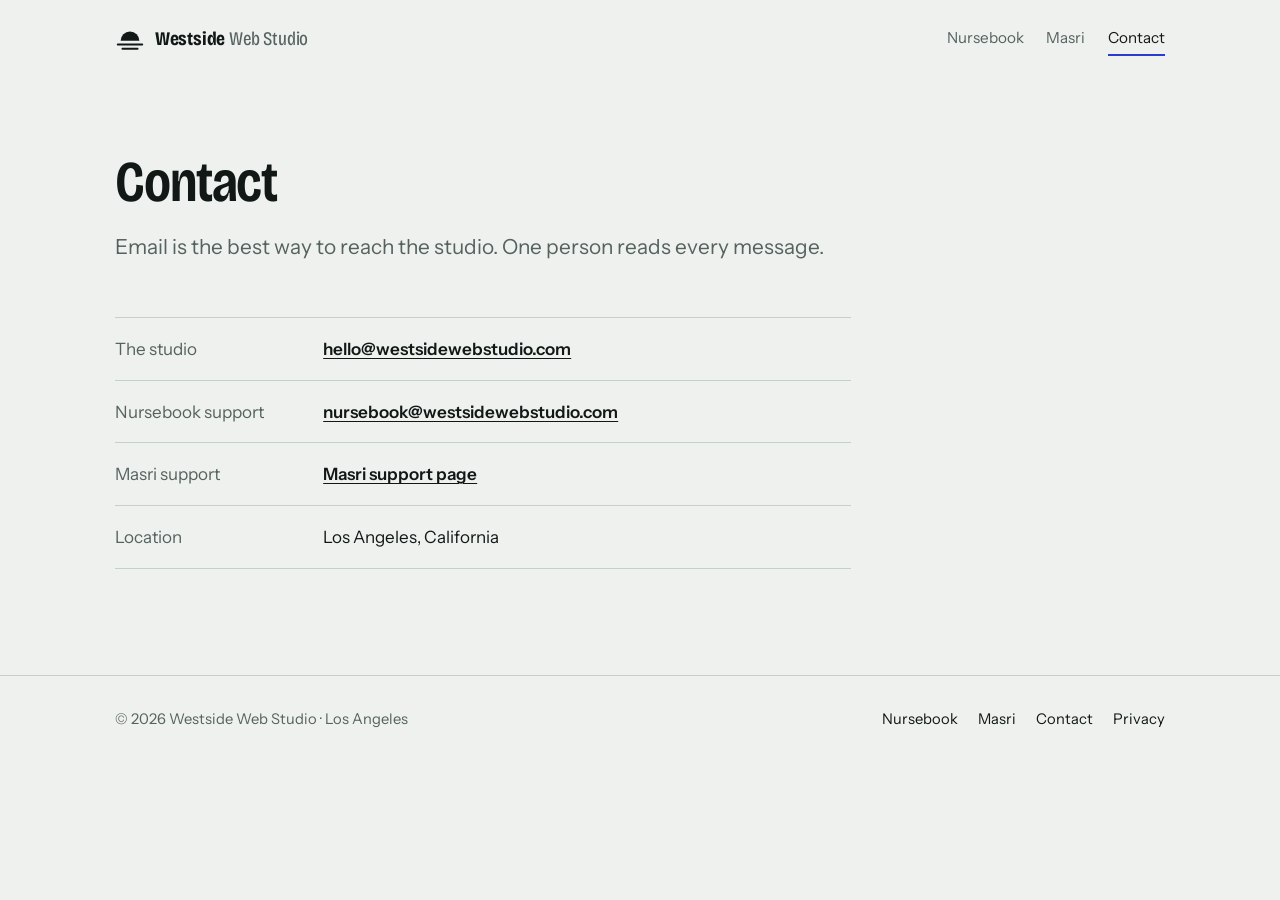
==== contact/index.html @ 8f6cc034 "Westside Web Studio site: home, Nursebook, Masri, contact, privacy Static site for GitHub Pages. Sel" ====
<!doctype html>
<html lang="en">
<head>
<meta charset="utf-8">
<meta name="viewport" content="width=device-width, initial-scale=1, viewport-fit=cover">
<title>Contact · Westside Web Studio</title>
<meta name="description" content="How to reach Westside Web Studio.">
<meta name="theme-color" content="#eef1ee" media="(prefers-color-scheme: light)">
<meta name="theme-color" content="#0c1110" media="(prefers-color-scheme: dark)">
<link rel="icon" href="../assets/favicon.svg" type="image/svg+xml">
<link rel="stylesheet" href="../assets/site.css">
</head>
<body>
<a class="skip" href="#main">Skip to content</a>

<header class="site-header">
  <div class="wrap">
    <a class="wordmark" href="../" aria-label="Westside Web Studio, home">
      <svg viewBox="0 0 32 32" aria-hidden="true"><path d="M6 19a10 10 0 0 1 20 0z" fill="currentColor"/><path d="M3 23h26M8 27.5h16" stroke="currentColor" stroke-width="2.2" stroke-linecap="round"/></svg>
      <span class="wordmark-text"><b>Westside</b> <span>Web Studio</span></span>
    </a>
    <nav class="site-nav" aria-label="Main">
      <a href="../nursebook/">Nursebook</a>
      <a href="../masri/">Masri</a>
      <a href="./" aria-current="page">Contact</a>
    </nav>
  </div>
</header>

<main id="main">
  <section class="page-head">
    <div class="wrap">
      <h1>Contact</h1>
      <p>Email is the best way to reach the studio. One person reads every message.</p>
    </div>
  </section>
  <div class="prose">
    <div class="wrap">
      <dl class="contact-list">
        <div><dt>The studio</dt><dd><a href="mailto:hello@westsidewebstudio.com">hello@westsidewebstudio.com</a></dd></div>
        <div><dt>Nursebook support</dt><dd><a href="mailto:nursebook@westsidewebstudio.com">nursebook@westsidewebstudio.com</a></dd></div>
        <div><dt>Masri support</dt><dd><a href="https://claymasri-production.up.railway.app/support">Masri support page</a></dd></div>
        <div><dt>Location</dt><dd>Los Angeles, California</dd></div>
      </dl>
    </div>
  </div>
</main>

<footer class="site-footer">
  <div class="wrap">
    <span>© 2026 Westside Web Studio · Los Angeles</span>
    <nav aria-label="Footer">
      <a href="../nursebook/">Nursebook</a>
      <a href="../masri/">Masri</a>
      <a href="./">Contact</a>
      <a href="../privacy/">Privacy</a>
    </nav>
  </div>
</footer>
</body>
</html>
---- assets/site.css ----
/* Westside Web Studio
   Layout: a quiet studio frame (wordmark, statement, notes) around full-width
   app plates that each carry their own app's colors and a spec sheet. */

@font-face {
  font-family: "Bricolage Grotesque";
  src: url("fonts/bricolage-grotesque.woff2") format("woff2");
  font-weight: 200 800;
  font-stretch: 75% 100%;
  font-display: swap;
}
@font-face {
  font-family: "Instrument Sans";
  src: url("fonts/instrument-sans.woff2") format("woff2");
  font-weight: 400 700;
  font-stretch: 75% 100%;
  font-display: swap;
}
@font-face {
  font-family: "Instrument Sans";
  src: url("fonts/instrument-sans-italic.woff2") format("woff2");
  font-weight: 400 700;
  font-style: italic;
  font-display: swap;
}
@font-face {
  font-family: "IBM Plex Mono";
  src: url("fonts/ibm-plex-mono-400.woff2") format("woff2");
  font-weight: 400;
  font-display: swap;
}
@font-face {
  font-family: "IBM Plex Mono";
  src: url("fonts/ibm-plex-mono-500.woff2") format("woff2");
  font-weight: 500;
  font-display: swap;
}

:root {
  /* Studio: marine-layer paper, ink, one dusk-blue accent */
  --paper: #eef1ee;
  --paper-2: #e2e8e4;
  --ink: #111816;
  --muted: #55625e;
  --rule: #c6d0cb;
  --accent: #2b3dcc;

  /* Nursebook plate */
  --nb-bg: #ffffff;
  --nb-fg: #0a3439;
  --nb-muted: #4b6a6d;
  --nb-accent: #0e6f78;
  --nb-rule: #d5e4e5;

  /* Masri plate (one look in both themes, from the app icon) */
  --ms-bg: #10424d;
  --ms-fg: #f6ecd8;
  --ms-muted: #b9c7c2;
  --ms-accent: #ddb572;
  --ms-rule: #2b5f69;

  --display: "Bricolage Grotesque", "Avenir Next Condensed", "Arial Narrow", system-ui, sans-serif;
  --body: "Instrument Sans", "Avenir Next", "Segoe UI", system-ui, sans-serif;
  --mono: "IBM Plex Mono", ui-monospace, "SF Mono", Consolas, monospace;
  --arabic: "SF Arabic", "Geeza Pro", "Noto Naskh Arabic", "Segoe UI", "Arial", sans-serif;

  --step--1: 0.875rem;
  --step-0: 1.0625rem;
  --step-1: 1.3rem;
  --step-2: clamp(1.6rem, 1.2rem + 1.6vw, 2.2rem);
  --step-3: clamp(2.2rem, 1.4rem + 3.4vw, 3.6rem);
  --step-4: clamp(2.9rem, 1.4rem + 6.4vw, 6.4rem);

  --wrap: 72rem;
  --gutter-l: max(16px, env(safe-area-inset-left, 0px), 4vw);
  --gutter-r: max(16px, env(safe-area-inset-right, 0px), 4vw);
  color-scheme: light;
}

@media (prefers-color-scheme: dark) {
  :root {
    --paper: #0c1110;
    --paper-2: #141b19;
    --ink: #e5ebe8;
    --muted: #93a19c;
    --rule: #26312e;
    --accent: #95a2ff;

    --nb-bg: #0a2326;
    --nb-fg: #e2f0f0;
    --nb-muted: #9dbbbd;
    --nb-accent: #5fc4cc;
    --nb-rule: #1c3d41;
    color-scheme: dark;
  }
}

*, *::before, *::after { box-sizing: border-box; }

html { -webkit-text-size-adjust: 100%; }

body {
  margin: 0;
  background: var(--paper);
  color: var(--ink);
  font-family: var(--body);
  font-size: var(--step-0);
  line-height: 1.55;
  -webkit-font-smoothing: antialiased;
  text-rendering: optimizeLegibility;
}

img { max-width: 100%; height: auto; display: block; }

a { color: inherit; text-underline-offset: 0.2em; text-decoration-thickness: 1px; }
a:hover { text-decoration-thickness: 2px; }
:focus-visible { outline: 2px solid var(--accent); outline-offset: 3px; border-radius: 2px; }

.skip {
  position: absolute; left: -9999px; top: 0;
  background: var(--ink); color: var(--paper); padding: 0.6rem 1rem; z-index: 20;
}
.skip:focus { left: var(--gutter-l); top: 0.5rem; }

.wrap {
  max-width: var(--wrap);
  margin-inline: auto;
  padding-left: var(--gutter-l);
  padding-right: var(--gutter-r);
}

h1, h2, h3 {
  font-family: var(--display);
  font-weight: 600;
  font-stretch: 84%;
  letter-spacing: -0.02em;
  line-height: 1.02;
  text-wrap: balance;
  margin: 0;
}

p { margin: 0; max-width: 62ch; }

.label {
  font-family: var(--mono);
  font-size: 0.75rem;
  font-weight: 500;
  letter-spacing: 0.08em;
  text-transform: uppercase;
}

/* ---------- Header ---------- */

.site-header { padding-block: 1.25rem; }
.site-header .wrap {
  display: flex; align-items: center; justify-content: space-between;
  gap: 1rem; flex-wrap: wrap;
}

.wordmark {
  display: inline-flex; align-items: center; gap: 0.6rem;
  text-decoration: none; color: var(--ink);
}
.wordmark svg { width: 30px; height: 30px; flex: none; }
.wordmark-text {
  font-family: var(--display);
  font-stretch: 80%;
  font-size: 1.2rem;
  letter-spacing: -0.01em;
  line-height: 1;
}
.wordmark-text b { font-weight: 700; }
.wordmark-text span { font-weight: 400; color: var(--muted); }

.site-nav { display: flex; gap: 1.4rem; flex-wrap: wrap; }
.site-nav a {
  text-decoration: none; font-size: 0.95rem; color: var(--muted);
  padding-block: 0.4rem;
}
.site-nav a:hover, .site-nav a[aria-current="page"] { color: var(--ink); }
.site-nav a[aria-current="page"] { box-shadow: inset 0 -2px 0 var(--accent); }

/* ---------- Home hero ---------- */

.hero { padding-block: clamp(3rem, 8vw, 7rem) clamp(2.5rem, 6vw, 5rem); }
.hero h1 {
  font-size: var(--step-4);
  font-stretch: 78%;
  font-weight: 600;
  line-height: 0.94;
  letter-spacing: -0.035em;
  max-width: 13ch;
}
.hero h1 em {
  font-style: normal;
  font-weight: 300;
  color: var(--muted);
}
.hero-foot {
  margin-top: clamp(2rem, 4vw, 3rem);
  display: grid;
  grid-template-columns: minmax(0, 1fr) auto;
  gap: 2rem;
  align-items: end;
  border-top: 1px solid var(--rule);
  padding-top: 1.25rem;
}
.hero-foot p { font-size: var(--step-1); line-height: 1.45; color: var(--ink); max-width: 46ch; }
.hero-meta {
  display: grid; gap: 0.35rem; text-align: right; color: var(--muted);
}

/* ---------- App plates ---------- */

.apps-head {
  display: flex; justify-content: space-between; align-items: baseline;
  gap: 1rem; padding-block: 0 1rem; color: var(--muted);
}

.plate { padding-block: clamp(2.5rem, 6vw, 5rem); }
.plate .wrap {
  display: grid;
  grid-template-columns: minmax(0, 1.05fr) minmax(0, 1fr);
  gap: clamp(2rem, 5vw, 4.5rem);
  align-items: center;
}

.plate-id { display: flex; align-items: center; gap: 1rem; margin-bottom: 1.5rem; }
.plate-id img {
  width: 72px; height: 72px; border-radius: 16px;
  box-shadow: 0 1px 0 rgba(0,0,0,0.06), 0 8px 24px -10px rgba(0,0,0,0.35);
}
.plate-id .label { opacity: 0.85; }
.plate h2 { font-size: var(--step-3); margin-bottom: 1rem; }
.plate .lede { font-size: var(--step-1); line-height: 1.45; margin-bottom: 1.75rem; }

.spec { margin: 0 0 1.75rem; display: grid; border-top: 1px solid; }
.spec div {
  display: grid; grid-template-columns: 9.5rem minmax(0, 1fr); gap: 1rem;
  padding-block: 0.7rem; border-bottom: 1px solid;
}
.spec dt { font-family: var(--mono); font-size: 0.75rem; letter-spacing: 0.06em; text-transform: uppercase; padding-top: 0.2rem; }
.spec dd { margin: 0; font-size: 0.98rem; }

.actions { display: flex; flex-wrap: wrap; gap: 0.75rem 1.5rem; align-items: center; }
.btn {
  display: inline-flex; align-items: center; gap: 0.5rem;
  font-weight: 600; text-decoration: none;
  padding: 0.8rem 1.2rem; border-radius: 999px;
  font-size: 0.98rem; line-height: 1;
}
.btn svg { width: 14px; height: 14px; }
.textlink { font-weight: 600; font-size: 0.98rem; }

/* Nursebook plate */
.plate-nb { background: var(--nb-bg); color: var(--nb-fg); }
.plate-nb .label, .plate-nb .spec dt { color: var(--nb-muted); }
.plate-nb .spec, .plate-nb .spec div { border-color: var(--nb-rule); }
.plate-nb .btn { background: var(--nb-accent); color: var(--nb-bg); }
.plate-nb .btn:focus-visible, .plate-nb a:focus-visible { outline-color: var(--nb-accent); }

.nb-art {
  display: grid; gap: 1.25rem;
  border-left: 1px solid var(--nb-rule);
  padding-left: clamp(1.25rem, 3vw, 2.5rem);
}
.nb-count {
  font-family: var(--display);
  font-stretch: 75%;
  font-weight: 700;
  font-size: clamp(6rem, 3rem + 13vw, 13rem);
  line-height: 0.8;
  letter-spacing: -0.05em;
  color: var(--nb-accent);
  font-variant-numeric: tabular-nums;
}
.nb-art p { color: var(--nb-muted); max-width: 30ch; }
.nb-subjects {
  list-style: none; margin: 0; padding: 0;
  display: flex; flex-wrap: wrap; gap: 0.4rem;
}
.nb-subjects li {
  font-family: var(--mono); font-size: 0.75rem;
  border: 1px solid var(--nb-rule); border-radius: 4px;
  padding: 0.25rem 0.5rem; color: var(--nb-fg);
}

/* Masri plate */
.plate-ms { background: var(--ms-bg); color: var(--ms-fg); color-scheme: dark; }
.plate-ms .label, .plate-ms .spec dt { color: var(--ms-muted); }
.plate-ms .spec, .plate-ms .spec div { border-color: var(--ms-rule); }
.plate-ms .btn { background: var(--ms-accent); color: var(--ms-bg); }
.plate-ms a:focus-visible, .plate-ms .btn:focus-visible { outline-color: var(--ms-accent); }
.plate-ms .plate-id img, .head-ms .app-head img { box-shadow: 0 0 0 1px rgba(246, 236, 216, 0.22), 0 8px 24px -10px rgba(0,0,0,0.5); }

.ms-art { display: grid; gap: 1rem; justify-items: end; text-align: right; }
.ms-phrase {
  font-family: var(--arabic);
  font-size: clamp(2.4rem, 1.2rem + 6vw, 6rem);
  line-height: 1.25;
  color: var(--ms-accent);
  font-weight: 600;
}
.ms-say { font-size: var(--step-1); font-style: italic; }
.ms-gloss { color: var(--ms-muted); }

/* ---------- Studio notes ---------- */

.notes { padding-block: clamp(3rem, 7vw, 6rem); }
.notes h2 { font-size: var(--step-2); margin-bottom: 2rem; max-width: 22ch; }
.notes-grid {
  display: grid; grid-template-columns: repeat(3, minmax(0, 1fr));
  gap: 2rem; border-top: 1px solid var(--rule);
}
.note { padding-top: 1.25rem; display: grid; gap: 0.6rem; align-content: start; }
.note h3 { font-size: var(--step-1); font-stretch: 88%; letter-spacing: -0.01em; }
.note p { color: var(--muted); font-size: 0.98rem; }

/* ---------- Inner pages ---------- */

.head-nb { background: var(--nb-bg); color: var(--nb-fg); margin-bottom: clamp(2rem, 5vw, 3.5rem); }
.head-nb .label, .head-nb.page-head p { color: var(--nb-muted); }
.head-ms { background: var(--ms-bg); color: var(--ms-fg); color-scheme: dark; margin-bottom: clamp(2rem, 5vw, 3.5rem); }
.head-ms .label, .head-ms.page-head p { color: var(--ms-muted); }
.head-ms .wrap { display: grid; grid-template-columns: minmax(0, 1fr) auto; gap: 2rem; align-items: end; }
.head-ms .ms-phrase { font-size: clamp(2.2rem, 1.2rem + 3vw, 3.6rem); }

.page-head { padding-block: clamp(2.5rem, 6vw, 5rem) clamp(1.5rem, 3vw, 2.5rem); }
.page-head h1 { font-size: var(--step-3); max-width: 18ch; }
.page-head p { margin-top: 1.25rem; font-size: var(--step-1); line-height: 1.45; color: var(--muted); max-width: 52ch; }

.app-head { display: flex; align-items: center; gap: 1.25rem; margin-bottom: 1.75rem; }
.app-head img { width: 88px; height: 88px; border-radius: 20px; box-shadow: 0 8px 24px -12px rgba(0,0,0,0.4); }

.prose { padding-block: 0 clamp(3rem, 7vw, 6rem); }
.prose .cols {
  display: grid; grid-template-columns: minmax(0, 1fr) minmax(0, 18rem);
  gap: clamp(2rem, 5vw, 5rem); align-items: start;
}
.prose section + section { margin-top: 2.5rem; }
.prose h2 { font-size: var(--step-2); margin-bottom: 1rem; }
.prose p + p { margin-top: 1rem; }
.prose ul { margin: 0; padding-left: 1.1rem; max-width: 62ch; display: grid; gap: 0.5rem; }
.prose li::marker { color: var(--muted); }
.fine { font-size: var(--step--1); color: var(--muted); }

.aside {
  position: sticky; top: 1.5rem;
  border-top: 2px solid var(--ink);
  padding-top: 1rem;
}
.aside .spec { border-top: 0; }
.aside .spec div { grid-template-columns: minmax(0, 1fr); gap: 0.15rem; border-color: var(--rule); }
.aside .spec dt { color: var(--muted); }
.aside .btn { background: var(--ink); color: var(--paper); }
.aside .actions { flex-direction: column; align-items: stretch; }
.aside .btn { justify-content: center; }

.contact-list { display: grid; gap: 0; border-top: 1px solid var(--rule); max-width: 46rem; }
.contact-list div {
  display: grid; grid-template-columns: 12rem minmax(0, 1fr); gap: 1rem;
  padding-block: 1.1rem; border-bottom: 1px solid var(--rule);
}
.contact-list dt { color: var(--muted); }
.contact-list dd { margin: 0; overflow-wrap: anywhere; }
.contact-list a { font-weight: 600; }

/* ---------- Footer ---------- */

.site-footer {
  border-top: 1px solid var(--rule);
  padding-block: 2rem 2.5rem;
  color: var(--muted);
  font-size: 0.92rem;
}
.site-footer .wrap {
  display: flex; flex-wrap: wrap; justify-content: space-between; gap: 1rem 2rem;
}
.site-footer nav { display: flex; gap: 1.25rem; flex-wrap: wrap; }
.site-footer a { color: var(--ink); text-decoration: none; }
.site-footer a:hover { text-decoration: underline; }

/* ---------- Responsive ---------- */

@media (max-width: 860px) {
  .plate .wrap { grid-template-columns: minmax(0, 1fr); }
  .nb-art { border-left: 0; padding-left: 0; border-top: 1px solid var(--nb-rule); padding-top: 1.5rem; }
  .ms-art { justify-items: start; text-align: left; border-top: 1px solid var(--ms-rule); padding-top: 1.5rem; }
  .notes-grid { grid-template-columns: minmax(0, 1fr); gap: 0; }
  .note { padding-block: 1.25rem; border-bottom: 1px solid var(--rule); }
  .prose .cols { grid-template-columns: minmax(0, 1fr); }
  .aside { position: static; order: -1; }
  .head-ms .wrap { grid-template-columns: minmax(0, 1fr); }
}

@media (max-width: 560px) {
  .hero-foot { grid-template-columns: minmax(0, 1fr); }
  .hero-meta { text-align: left; }
  .spec div, .contact-list div { grid-template-columns: minmax(0, 1fr); gap: 0.15rem; }
  .apps-head { flex-direction: column; gap: 0.25rem; }
}

@media (prefers-reduced-motion: no-preference) {
  .plate-id img { transition: transform 0.4s cubic-bezier(.2,.7,.2,1); }
  .plate:hover .plate-id img { transform: rotate(-4deg) scale(1.04); }
  .btn { transition: transform 0.15s ease; }
  .btn:hover { transform: translateY(-1px); }
}
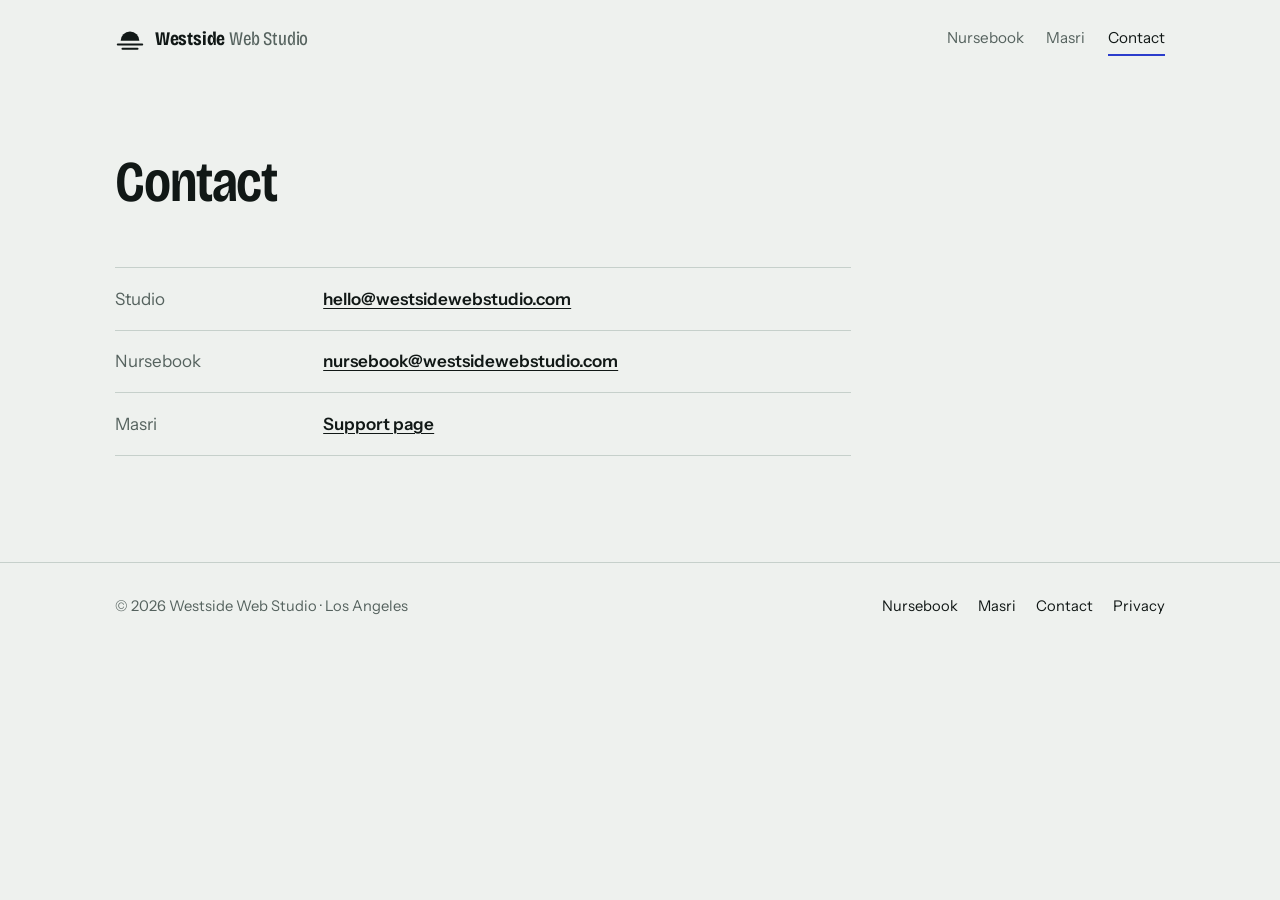
==== commit 1cca5ee7: "Cut site copy down: shorter pages, no explainer section Co-Authored-By: Claude Opus 5.5 <noreply@ant" ====
--- a/contact/index.html
+++ b/contact/index.html
@@ -31,16 +31,14 @@
   <section class="page-head">
     <div class="wrap">
       <h1>Contact</h1>
-      <p>Email is the best way to reach the studio. One person reads every message.</p>
     </div>
   </section>
   <div class="prose">
     <div class="wrap">
       <dl class="contact-list">
-        <div><dt>The studio</dt><dd><a href="mailto:hello@westsidewebstudio.com">hello@westsidewebstudio.com</a></dd></div>
-        <div><dt>Nursebook support</dt><dd><a href="mailto:nursebook@westsidewebstudio.com">nursebook@westsidewebstudio.com</a></dd></div>
-        <div><dt>Masri support</dt><dd><a href="https://claymasri-production.up.railway.app/support">Masri support page</a></dd></div>
-        <div><dt>Location</dt><dd>Los Angeles, California</dd></div>
+        <div><dt>Studio</dt><dd><a href="mailto:hello@westsidewebstudio.com">hello@westsidewebstudio.com</a></dd></div>
+        <div><dt>Nursebook</dt><dd><a href="mailto:nursebook@westsidewebstudio.com">nursebook@westsidewebstudio.com</a></dd></div>
+        <div><dt>Masri</dt><dd><a href="https://claymasri-production.up.railway.app/support">Support page</a></dd></div>
       </dl>
     </div>
   </div>
